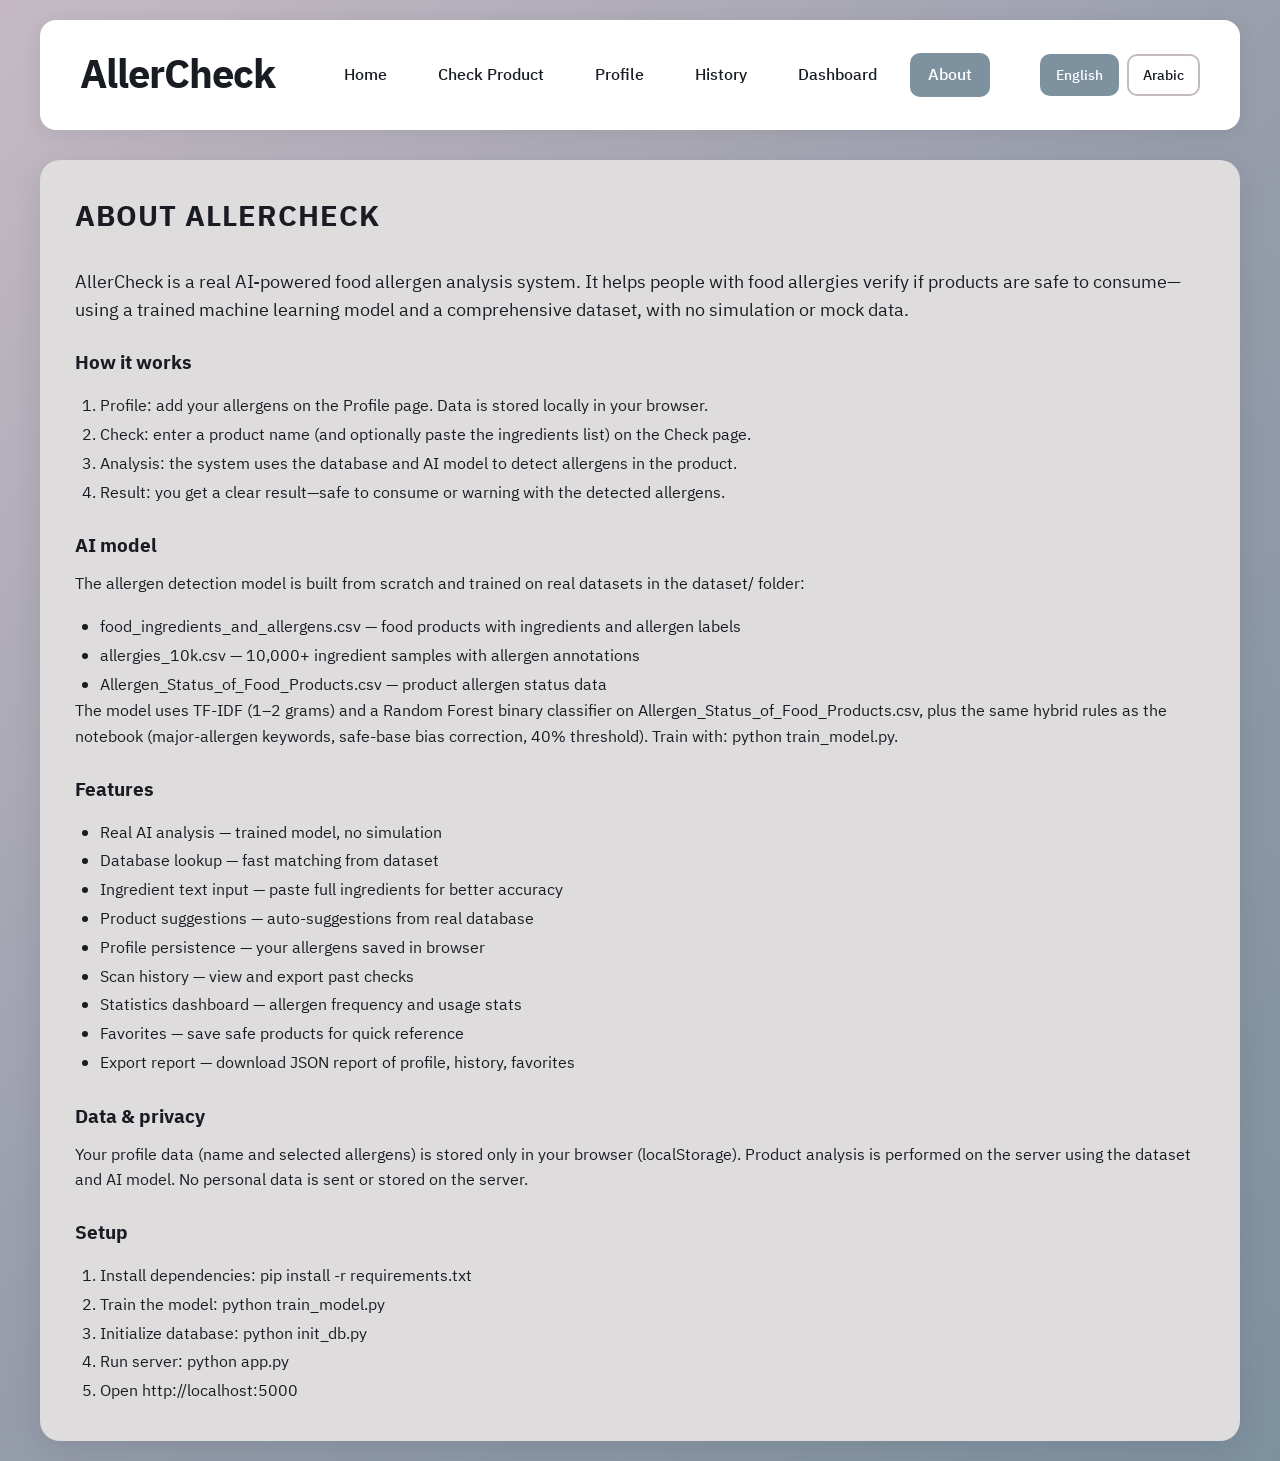
==== about.html @ 469ef1a4 "رفع" ====
<!DOCTYPE html>
<html lang="en" dir="ltr">
<head>
    <meta charset="UTF-8">
    <meta name="viewport" content="width=device-width, initial-scale=1.0">
    <meta name="i18n-title-key" content="meta.about">
    <title>About - AllerCheck</title>
    <link rel="stylesheet" href="style.css">
</head>
<body>
    <div class="app-container">
        <header class="main-header">
            <div class="header-content">
                <a href="index.html" class="logo">AllerCheck</a>
                <nav class="main-nav">
                    <a href="index.html" class="nav-link" data-i18n="nav.home">Home</a>
                    <a href="check.html" class="nav-link" data-i18n="nav.check">Check Product</a>
                    <a href="profile.html" class="nav-link" data-i18n="nav.profile">Profile</a>
                    <a href="history.html" class="nav-link" data-i18n="nav.history">History</a>
                    <a href="dashboard.html" class="nav-link" data-i18n="nav.dashboard">Dashboard</a>
                    <a href="about.html" class="nav-link active" data-i18n="nav.about">About</a>
                </nav>
                <div class="lang-switch" role="group" aria-label="Language">
                    <button type="button" class="lang-btn" data-set-lang="en" data-i18n="lang.switchEn">English</button>
                    <button type="button" class="lang-btn" data-set-lang="ar" data-i18n="lang.switchAr">Arabic</button>
                </div>
            </div>
        </header>
        <main class="main-wrapper single-column">
            <section class="about-panel full-width">
                <div class="panel-content">
                    <h2 class="panel-title" data-i18n="about.title">About AllerCheck</h2>
                    <div class="about-content">
                        <p class="about-lead" data-i18n="about.lead">AllerCheck is a real AI-powered food allergen analysis system...</p>

                        <h3 data-i18n="about.how">How It Works</h3>
                        <ol>
                            <li data-i18n="about.li1">Profile: Add your allergens...</li>
                            <li data-i18n="about.li2">Check: Enter a product name...</li>
                            <li data-i18n="about.li3">Analysis: The system uses...</li>
                            <li data-i18n="about.li4">Result: You get a clear result...</li>
                        </ol>

                        <h3 data-i18n="about.model">AI Model</h3>
                        <p data-i18n="about.modelIntro">The allergen detection model...</p>
                        <ul>
                            <li data-i18n="about.ds1">food_ingredients...</li>
                            <li data-i18n="about.ds2">allergies_10k...</li>
                            <li data-i18n="about.ds3">Allergen_Status...</li>
                        </ul>
                        <p data-i18n="about.modelTech">The model uses TF-IDF...</p>

                        <h3 data-i18n="about.features">Features</h3>
                        <ul>
                            <li data-i18n="about.f1">Real AI analysis...</li>
                            <li data-i18n="about.f2">Database lookup...</li>
                            <li data-i18n="about.f3">Ingredient text input...</li>
                            <li data-i18n="about.f4">Product suggestions...</li>
                            <li data-i18n="about.f5">Profile persistence...</li>
                            <li data-i18n="about.f6">Scan History...</li>
                            <li data-i18n="about.f7">Statistics Dashboard...</li>
                            <li data-i18n="about.f8">Favorites...</li>
                            <li data-i18n="about.f9">Export Report...</li>
                        </ul>

                        <h3 data-i18n="about.privacy">Data & Privacy</h3>
                        <p data-i18n="about.privacyText">Your profile data...</p>

                        <h3 data-i18n="about.setup">Setup</h3>
                        <ol>
                            <li data-i18n="about.s1">Install dependencies...</li>
                            <li data-i18n="about.s2">Train the model...</li>
                            <li data-i18n="about.s3">Initialize database...</li>
                            <li data-i18n="about.s4">Run server...</li>
                            <li data-i18n="about.s5">Open http://localhost:5000</li>
                        </ol>
                    </div>
                </div>
            </section>
        </main>
    </div>
    <script src="i18n.js"></script>
    <script>
        document.addEventListener('DOMContentLoaded', function () {
            if (typeof AllerCheckI18n !== 'undefined') AllerCheckI18n.initI18n();
        });
    </script>
</body>
</html>
---- style.css ----
@font-face {
    font-family: 'IBM Plex Sans Arabic';
    src: url('assets/fonts/IBMPlexSansArabic-Regular.ttf') format('truetype');
    font-weight: normal;
    font-style: normal;
}

@font-face {
    font-family: 'IBM Plex Sans Arabic';
    src: url('assets/fonts/IBMPlexSansArabic-Bold.ttf') format('truetype');
    font-weight: bold;
    font-style: normal;
}

@font-face {
    font-family: 'IBM Plex Sans Arabic';
    src: url('assets/fonts/IBMPlexSansArabic-Medium.ttf') format('truetype');
    font-weight: 500;
    font-style: normal;
}

* {
    margin: 0;
    padding: 0;
    box-sizing: border-box;
}

:root {
    --color-dark: #191D23;
    --color-dark-blue: #57707A;
    --color-medium-blue: #7E919F;
    --color-light-grey: #979DAB;
    --color-purple-light: #C5BAC4;
    --color-bg-light: #DEDCDC;
    --color-white: #FFFFFF;
    --color-green-safe: #4CAF50;
    --color-red-danger: #F44336;
    --color-yellow-warning: #FFC107;
}

body {
    font-family: 'IBM Plex Sans Arabic', sans-serif;
    background: linear-gradient(135deg, #C5BAC4 0%, #979DAB 50%, #7E919F 100%);
    min-height: 100vh;
    padding: 20px;
    direction: ltr;
    color: var(--color-dark);
}

body[dir="rtl"] {
    direction: rtl;
}

.lang-switch {
    display: flex;
    align-items: center;
    gap: 8px;
    flex-shrink: 0;
}

.lang-btn {
    padding: 8px 14px;
    border-radius: 10px;
    border: 2px solid var(--color-purple-light);
    background: var(--color-white);
    cursor: pointer;
    font-family: inherit;
    font-size: 0.9em;
    font-weight: 500;
    color: var(--color-dark);
    transition: background 0.2s ease, color 0.2s ease, border-color 0.2s ease;
}

.lang-btn:hover {
    background: var(--color-purple-light);
}

.lang-btn.lang-btn-active {
    background: var(--color-medium-blue);
    color: var(--color-white);
    border-color: var(--color-medium-blue);
}

.app-container {
    max-width: 1200px;
    margin: 0 auto;
}

.main-header {
    background: var(--color-white);
    border-radius: 16px;
    padding: 25px 40px;
    margin-bottom: 30px;
    box-shadow: 0 4px 20px rgba(25, 29, 35, 0.08);
}

.header-content {
    display: flex;
    justify-content: space-between;
    align-items: center;
    flex-wrap: wrap;
    gap: 20px;
}

.logo {
    font-size: 2.5em;
    font-weight: bold;
    color: var(--color-dark);
    letter-spacing: -1px;
    text-decoration: none;
}

.logo:hover {
    color: var(--color-dark-blue);
}

.main-nav {
    display: flex;
    gap: 15px;
    flex-wrap: wrap;
}

.nav-link {
    padding: 10px 18px;
    color: var(--color-dark);
    text-decoration: none;
    border-radius: 10px;
    font-weight: 500;
    transition: all 0.3s ease;
}

.nav-link:hover {
    background: var(--color-purple-light);
}

.nav-link.active {
    background: var(--color-medium-blue);
    color: var(--color-white);
}

.main-wrapper.single-column {
    grid-template-columns: 1fr;
}

.full-width {
    grid-column: 1 / -1;
}

.hero-section {
    text-align: center;
    padding: 60px 40px;
    background: var(--color-bg-light);
    border-radius: 20px;
    box-shadow: 0 8px 30px rgba(25, 29, 35, 0.1);
}

.hero-title {
    font-size: 2.5em;
    color: var(--color-dark);
    margin-bottom: 15px;
}

.hero-subtitle {
    font-size: 1.2em;
    color: var(--color-light-grey);
    margin-bottom: 35px;
}

.cta-button {
    display: inline-block;
    padding: 16px 40px;
    background: var(--color-medium-blue);
    color: var(--color-white);
    text-decoration: none;
    border-radius: 12px;
    font-weight: 600;
    font-size: 1.1em;
    transition: all 0.3s ease;
}

.cta-button:hover {
    background: var(--color-dark-blue);
    transform: translateY(-2px);
    box-shadow: 0 6px 16px rgba(87, 112, 122, 0.4);
}

.features-section {
    display: grid;
    grid-template-columns: repeat(auto-fit, minmax(250px, 1fr));
    gap: 25px;
    margin-top: 30px;
}

.feature-card {
    background: var(--color-bg-light);
    padding: 35px;
    border-radius: 20px;
    box-shadow: 0 8px 30px rgba(25, 29, 35, 0.1);
    text-align: center;
}

.feature-card h3 {
    font-size: 1.3em;
    margin-bottom: 10px;
    color: var(--color-dark);
}

.feature-card p {
    color: var(--color-light-grey);
    line-height: 1.5;
}

.profile-panel,
.about-panel {
    background: var(--color-bg-light);
    border-radius: 20px;
    padding: 35px;
    box-shadow: 0 8px 30px rgba(25, 29, 35, 0.1);
}

.panel-description {
    color: var(--color-light-grey);
    margin-bottom: 25px;
    line-height: 1.6;
}

.subsection-title {
    font-size: 1.1em;
    color: var(--color-dark);
    margin-bottom: 15px;
}

.profile-actions {
    margin-top: 30px;
}

.about-content h3 {
    margin: 25px 0 12px;
    color: var(--color-dark);
}

.about-content ol {
    margin: 15px 0 0 25px;
    line-height: 1.8;
}

.about-content p {
    line-height: 1.6;
    color: var(--color-dark);
}

.about-lead {
    font-size: 1.1em;
    margin-bottom: 20px;
}

.about-content code {
    background: var(--color-purple-light);
    padding: 2px 8px;
    border-radius: 6px;
    font-size: 0.9em;
}

.about-content ul {
    margin: 15px 0 0 25px;
    line-height: 1.8;
}

.main-wrapper {
    display: grid;
    grid-template-columns: 1fr 1fr;
    gap: 30px;
}

.check-panel,
.allergies-panel {
    background: var(--color-bg-light);
    border-radius: 20px;
    padding: 35px;
    box-shadow: 0 8px 30px rgba(25, 29, 35, 0.1);
}

.panel-content {
    width: 100%;
}

.panel-title {
    font-size: 1.8em;
    font-weight: bold;
    color: var(--color-dark);
    margin-bottom: 30px;
    text-transform: uppercase;
    letter-spacing: 1px;
}

.search-container {
    margin-bottom: 25px;
}

.ingredient-optional {
    margin-top: 15px;
}

.optional-label {
    display: block;
    font-size: 0.9em;
    color: var(--color-light-grey);
    margin-bottom: 8px;
}

.ingredient-textarea {
    width: 100%;
    padding: 14px 20px;
    background: var(--color-white);
    border: 2px solid var(--color-purple-light);
    border-radius: 12px;
    font-family: 'IBM Plex Sans Arabic', sans-serif;
    font-size: 0.95em;
    color: var(--color-dark);
    resize: vertical;
    min-height: 70px;
}

.ingredient-textarea:focus {
    outline: none;
    border-color: var(--color-medium-blue);
}

.search-box {
    display: flex;
    gap: 12px;
    align-items: center;
}

.search-input {
    flex: 1;
    padding: 18px 24px;
    background: var(--color-white);
    border: 2px solid var(--color-purple-light);
    border-radius: 12px;
    font-family: 'IBM Plex Sans Arabic', sans-serif;
    font-size: 1.1em;
    color: var(--color-dark);
    transition: all 0.3s ease;
}

.search-input:focus {
    outline: none;
    border-color: var(--color-medium-blue);
    box-shadow: 0 0 0 4px rgba(197, 186, 196, 0.2);
}

.search-input::placeholder {
    color: var(--color-light-grey);
}

.search-button {
    padding: 18px 24px;
    background: var(--color-purple-light);
    border: none;
    border-radius: 12px;
    cursor: pointer;
    display: flex;
    align-items: center;
    justify-content: center;
    color: var(--color-dark);
    transition: all 0.3s ease;
    box-shadow: 0 4px 12px rgba(197, 186, 196, 0.3);
}

.search-button:hover {
    background: var(--color-medium-blue);
    color: var(--color-white);
    transform: translateY(-2px);
    box-shadow: 0 6px 16px rgba(126, 145, 159, 0.4);
}

.search-button:active {
    transform: translateY(0);
}

.search-button:disabled {
    opacity: 0.6;
    cursor: not-allowed;
}

.result-display {
    margin-top: 20px;
}

.result-box {
    padding: 30px;
    border-radius: 16px;
    text-align: center;
    min-height: 200px;
    display: flex;
    flex-direction: column;
    align-items: center;
    justify-content: center;
}

.result-safe {
    background: var(--color-white);
    border: 3px solid var(--color-green-safe);
    color: var(--color-dark);
}

.result-safe .result-icon {
    width: 80px;
    height: 80px;
    border-radius: 50%;
    background: var(--color-green-safe);
    color: var(--color-white);
    display: flex;
    align-items: center;
    justify-content: center;
    font-size: 2.5em;
    margin-bottom: 20px;
    font-weight: bold;
}

.result-safe .result-title {
    font-size: 1.8em;
    font-weight: bold;
    color: var(--color-green-safe);
    margin-bottom: 15px;
}

.result-safe .result-message {
    font-size: 1.1em;
    color: var(--color-dark);
    line-height: 1.6;
    margin-bottom: 15px;
}

.result-note {
    font-size: 0.95em;
    color: var(--color-green-safe);
    font-weight: 500;
    margin-top: 10px;
    padding: 10px 15px;
    background: rgba(76, 175, 80, 0.1);
    border-radius: 8px;
}

.danger-note {
    color: var(--color-red-danger);
    background: rgba(244, 67, 54, 0.1);
}

.result-danger {
    background: var(--color-white);
    border: 3px solid var(--color-red-danger);
    color: var(--color-dark);
}

.result-danger .result-icon {
    width: 80px;
    height: 80px;
    border-radius: 50%;
    background: var(--color-yellow-warning);
    color: var(--color-dark);
    display: flex;
    align-items: center;
    justify-content: center;
    font-size: 2.5em;
    margin-bottom: 20px;
    font-weight: bold;
}

.result-danger .result-title {
    font-size: 1.8em;
    font-weight: bold;
    color: var(--color-red-danger);
    margin-bottom: 15px;
}

.result-danger .result-message {
    font-size: 1.1em;
    color: var(--color-dark);
    line-height: 1.6;
    margin-bottom: 25px;
}

.allergen-list {
    margin-top: 25px;
    padding-top: 25px;
    border-top: 2px solid rgba(244, 67, 54, 0.2);
    width: 100%;
}

.allergen-list-title {
    font-weight: bold;
    margin-bottom: 15px;
    color: var(--color-dark);
    font-size: 1.1em;
    text-align: left;
}

.allergen-list-items {
    display: flex;
    flex-wrap: wrap;
    gap: 10px;
    justify-content: flex-start;
}

.allergen-badge {
    display: inline-flex;
    align-items: center;
    gap: 8px;
    padding: 10px 18px;
    background: var(--color-purple-light);
    border-radius: 20px;
    color: var(--color-dark);
    font-size: 0.95em;
    font-weight: 500;
}

.allergen-badge .badge-icon {
    color: var(--color-red-danger);
    font-weight: bold;
}

.result-loading {
    background: var(--color-white);
    border: 2px solid var(--color-purple-light);
    color: var(--color-light-grey);
}

.spinner {
    width: 40px;
    height: 40px;
    border: 3px solid var(--color-purple-light);
    border-top-color: var(--color-medium-blue);
    border-radius: 50%;
    animation: spin 0.8s linear infinite;
    margin-bottom: 16px;
}

@keyframes spin {
    to { transform: rotate(360deg); }
}

.result-loading p {
    font-size: 1.2em;
    margin: 0;
}

.result-error {
    background: var(--color-white);
    border: 3px solid var(--color-yellow-warning);
    color: var(--color-dark);
}

.result-error .result-icon {
    width: 80px;
    height: 80px;
    border-radius: 50%;
    background: var(--color-yellow-warning);
    color: var(--color-dark);
    display: flex;
    align-items: center;
    justify-content: center;
    font-size: 2.5em;
    margin-bottom: 20px;
    font-weight: bold;
}

.result-error .result-title {
    font-size: 1.8em;
    font-weight: bold;
    color: var(--color-dark-blue);
    margin-bottom: 15px;
}

.result-error .result-message {
    font-size: 1.1em;
    color: var(--color-dark);
    line-height: 1.8;
    text-align: right;
}

.result-unknown {
    background: var(--color-white);
    border: 3px solid var(--color-medium-blue);
    color: var(--color-dark);
}

.result-unknown .result-icon {
    width: 80px;
    height: 80px;
    border-radius: 50%;
    background: var(--color-medium-blue);
    color: var(--color-white);
    display: flex;
    align-items: center;
    justify-content: center;
    font-size: 2.2em;
    margin-bottom: 20px;
    font-weight: bold;
}

.result-unknown .result-title {
    font-size: 1.8em;
    font-weight: bold;
    color: var(--color-dark-blue);
    margin-bottom: 15px;
}

.result-unknown .result-message {
    font-size: 1.1em;
    color: var(--color-dark);
    line-height: 1.8;
    text-align: right;
}

.result-unknown .result-note {
    font-size: 0.95em;
    color: var(--color-light-grey);
    margin-top: 12px;
}

.user-info {
    margin-bottom: 30px;
}

.user-input-wrapper {
    display: flex;
    flex-direction: column;
    gap: 10px;
}

.user-label {
    font-size: 1em;
    font-weight: 500;
    color: var(--color-dark);
}

.user-input {
    padding: 14px 20px;
    background: var(--color-white);
    border: 2px solid var(--color-purple-light);
    border-radius: 12px;
    font-family: 'IBM Plex Sans Arabic', sans-serif;
    font-size: 1em;
    color: var(--color-dark);
    transition: all 0.3s ease;
}

.user-input:focus {
    outline: none;
    border-color: var(--color-medium-blue);
    box-shadow: 0 0 0 4px rgba(197, 186, 196, 0.2);
}

.user-input::placeholder {
    color: var(--color-light-grey);
}

.allergens-selection {
    margin-top: 20px;
}

.allergens-grid {
    display: grid;
    grid-template-columns: repeat(auto-fill, minmax(140px, 1fr));
    gap: 12px;
}

.allergen-pill {
    display: flex;
    align-items: center;
    justify-content: center;
    padding: 14px 20px;
    background: var(--color-purple-light);
    border: 2px solid transparent;
    border-radius: 25px;
    cursor: pointer;
    transition: all 0.3s ease;
    position: relative;
}

.allergen-pill:hover {
    background: var(--color-medium-blue);
    color: var(--color-white);
    transform: translateY(-2px);
    box-shadow: 0 4px 12px rgba(126, 145, 159, 0.3);
}

.allergen-pill input[type="checkbox"] {
    position: absolute;
    opacity: 0;
    cursor: pointer;
    margin-right: 0;
    margin-left: 10px;
}

.allergen-pill span {
    font-size: 0.95em;
    font-weight: 500;
    color: var(--color-dark);
    user-select: none;
    transition: color 0.3s ease;
}

.allergen-pill:hover span {
    color: var(--color-white);
}

.allergen-pill input[type="checkbox"]:checked + span {
    color: var(--color-dark);
    font-weight: 600;
}

.allergen-pill input[type="checkbox"]:checked ~ span {
    color: var(--color-green-safe);
    font-weight: bold;
}

.allergen-pill:has(input[type="checkbox"]:checked) {
    background: var(--color-white);
    border-color: var(--color-green-safe);
    box-shadow: 0 0 0 2px rgba(76, 175, 80, 0.2);
}

.toast {
    position: fixed;
    bottom: 24px;
    left: 50%;
    transform: translateX(-50%);
    padding: 14px 24px;
    background: var(--color-dark);
    color: white;
    border-radius: 12px;
    font-size: 0.95rem;
    box-shadow: 0 8px 24px rgba(0,0,0,0.2);
    z-index: 1000;
}

.history-list, .favorites-list, .stats-grid {
    margin-top: 20px;
}

.history-item, .favorite-item {
    background: var(--color-white);
    padding: 14px 18px;
    border-radius: 12px;
    margin-bottom: 10px;
    display: flex;
    justify-content: space-between;
    align-items: center;
    box-shadow: 0 2px 8px rgba(25, 29, 35, 0.06);
}

.history-item .status-safe { color: var(--color-green-safe); font-weight: 600; }
.history-item .status-danger { color: var(--color-red-danger); font-weight: 600; }
.history-item .status-unknown { color: var(--color-medium-blue); font-weight: 600; }

.stats-grid {
    display: grid;
    grid-template-columns: repeat(auto-fit, minmax(140px, 1fr));
    gap: 15px;
}

.stat-card {
    background: var(--color-white);
    padding: 20px;
    border-radius: 12px;
    text-align: center;
    box-shadow: 0 4px 12px rgba(25, 29, 35, 0.08);
}

.stat-card .stat-value {
    font-size: 2em;
    font-weight: bold;
    color: var(--color-dark-blue);
}

.stat-card .stat-label {
    font-size: 0.9em;
    color: var(--color-light-grey);
    margin-top: 4px;
}

.btn-small {
    padding: 6px 12px;
    font-size: 0.85em;
    border-radius: 8px;
    border: none;
    cursor: pointer;
    background: var(--color-purple-light);
    color: var(--color-dark);
}

.btn-small:hover {
    background: var(--color-medium-blue);
    color: var(--color-white);
}

@media (max-width: 968px) {
    .main-wrapper { grid-template-columns: 1fr; }
    .check-panel, .allergies-panel { padding: 25px; }
}

@media (max-width: 640px) {
    body { padding: 10px; }
    .main-header { padding: 20px 25px; }
    .logo { font-size: 2em; }
    .check-panel, .allergies-panel { padding: 20px; }
    .panel-title { font-size: 1.5em; margin-bottom: 20px; }
    .search-box { flex-direction: column; }
    .search-button { width: 100%; min-width: auto; }
    .allergens-grid { grid-template-columns: repeat(auto-fill, minmax(120px, 1fr)); gap: 10px; }
    .allergen-pill { padding: 12px 16px; }
    .result-box { padding: 20px; min-height: 150px; }
}
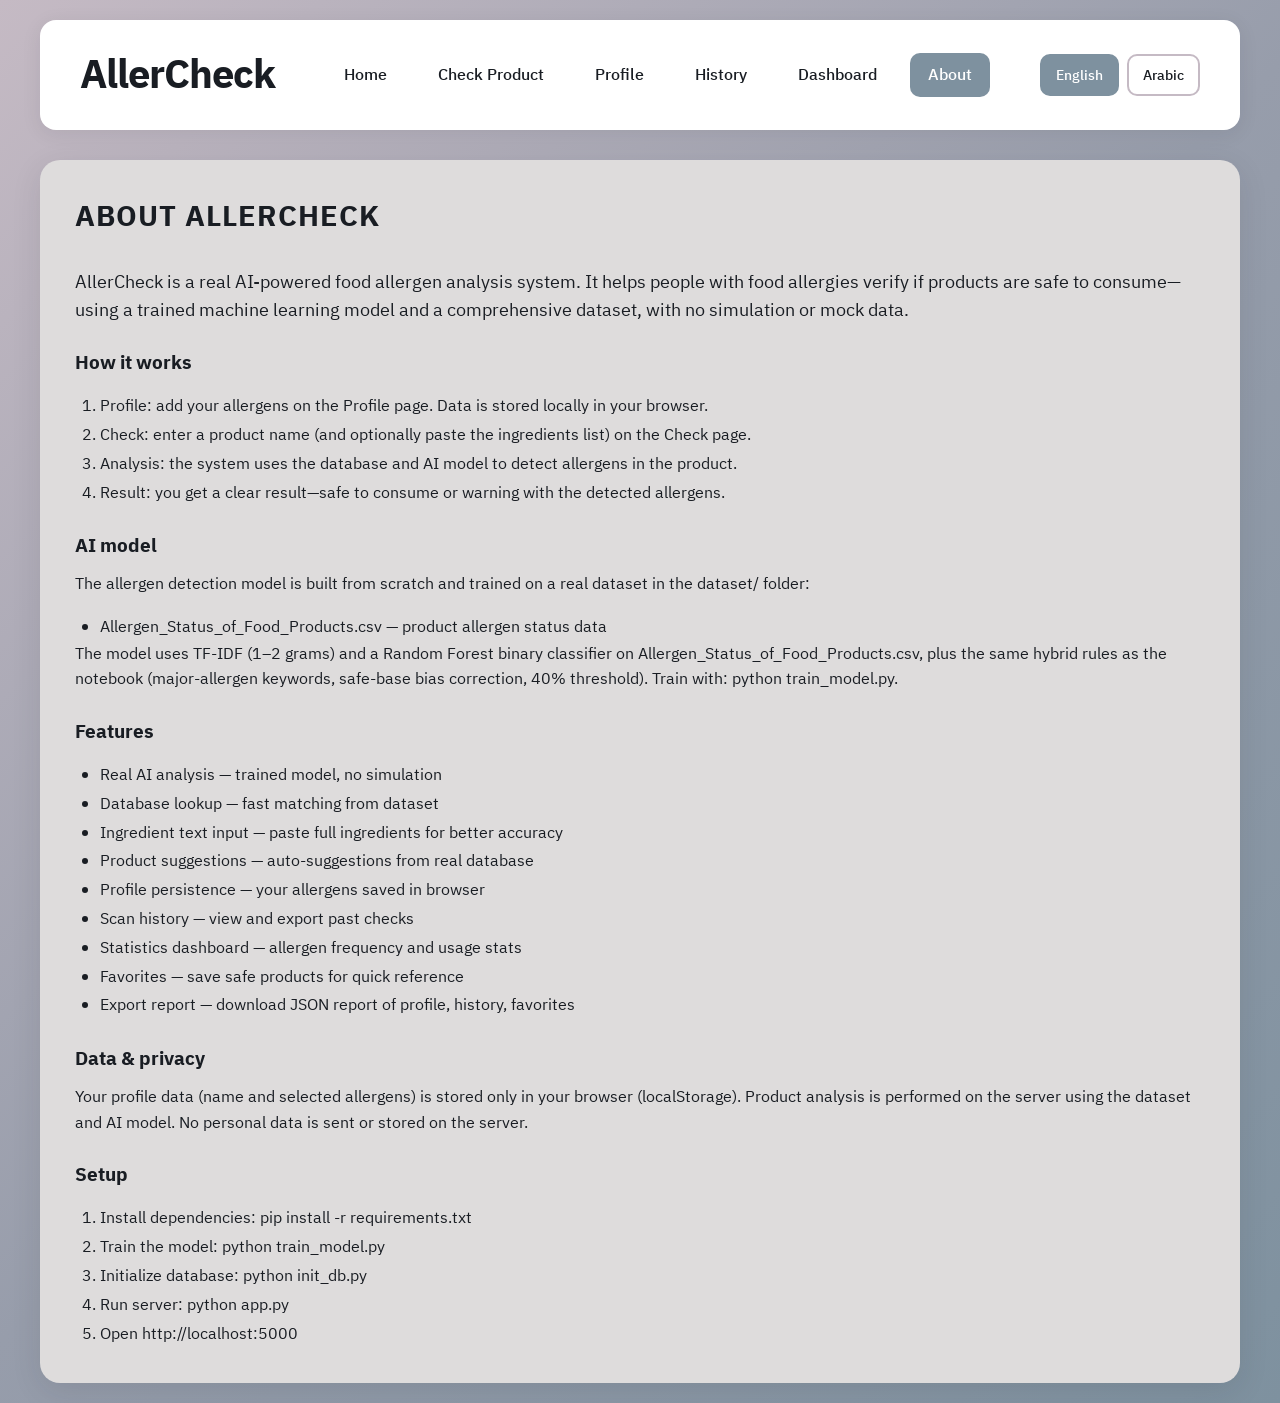
==== commit 7fd1ed97: "Update" ====
--- a/about.html
+++ b/about.html
@@ -44,8 +44,6 @@
                         <h3 data-i18n="about.model">AI Model</h3>
                         <p data-i18n="about.modelIntro">The allergen detection model...</p>
                         <ul>
-                            <li data-i18n="about.ds1">food_ingredients...</li>
-                            <li data-i18n="about.ds2">allergies_10k...</li>
                             <li data-i18n="about.ds3">Allergen_Status...</li>
                         </ul>
                         <p data-i18n="about.modelTech">The model uses TF-IDF...</p>
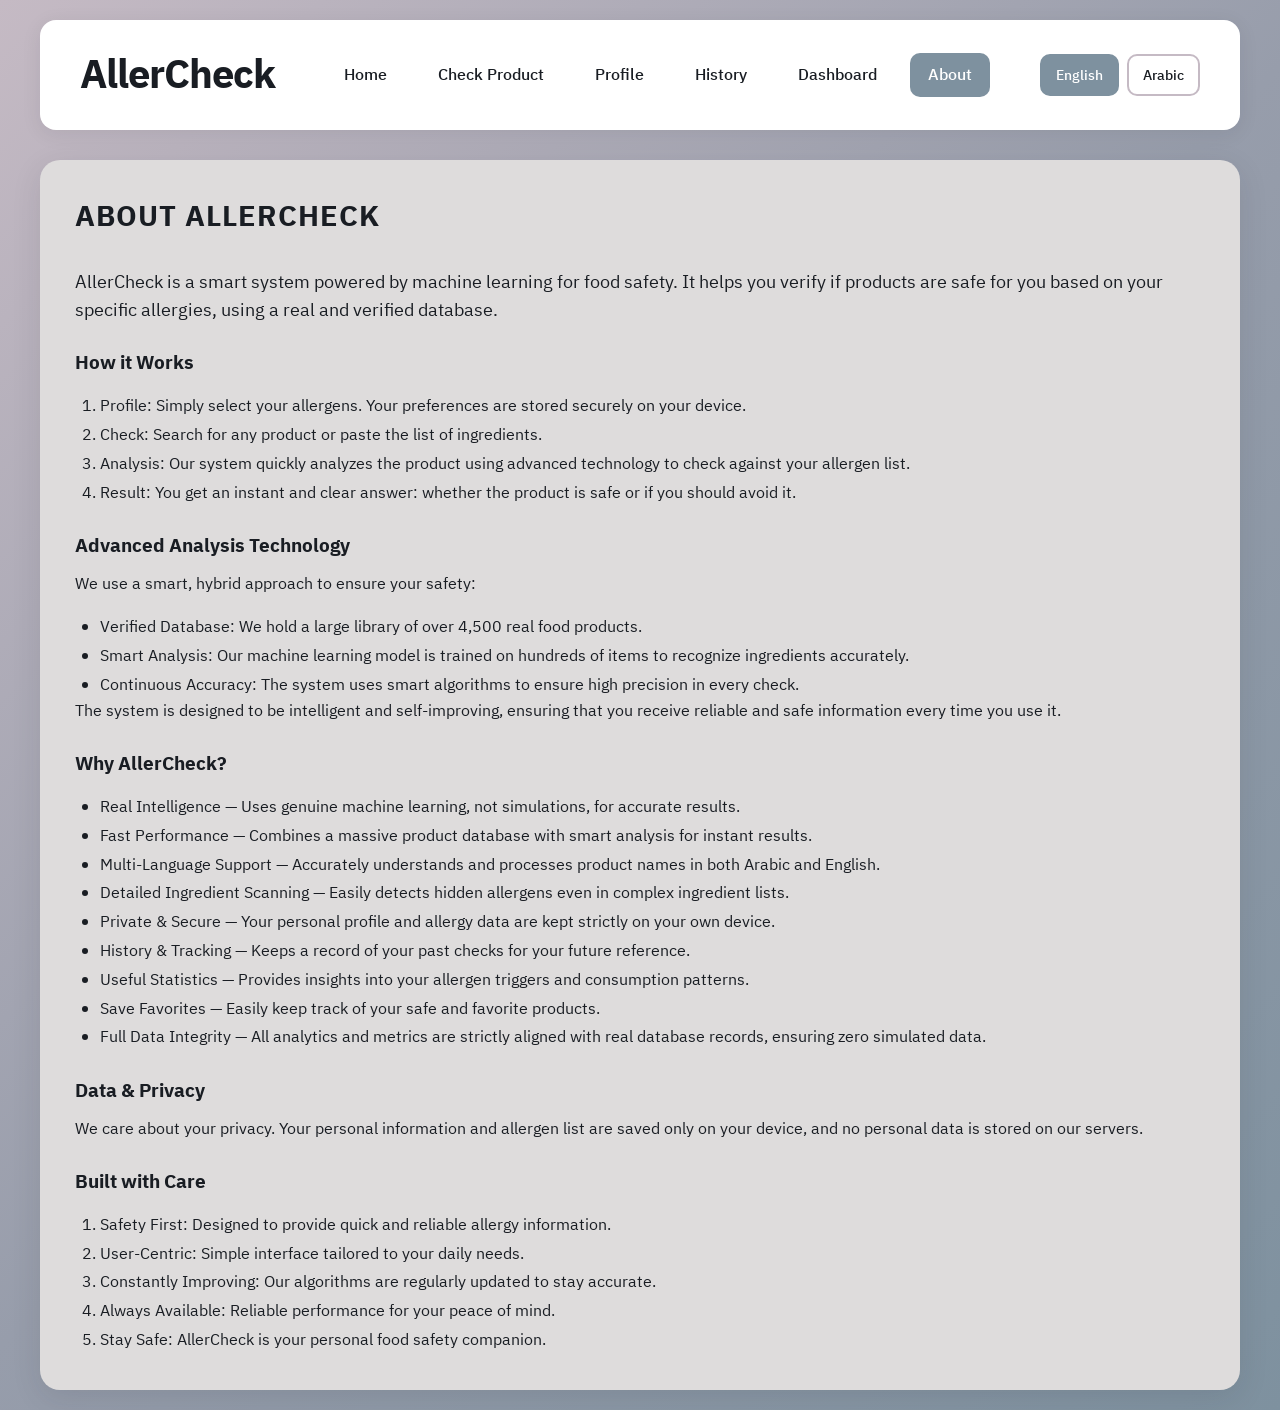
==== commit 17ce4eae: "تعديل" ====
--- a/about.html
+++ b/about.html
@@ -41,24 +41,26 @@
                             <li data-i18n="about.li4">Result: You get a clear result...</li>
                         </ol>
 
-                        <h3 data-i18n="about.model">AI Model</h3>
+                        <h3 data-i18n="about.model">AI Model Infrastructure</h3>
                         <p data-i18n="about.modelIntro">The allergen detection model...</p>
                         <ul>
-                            <li data-i18n="about.ds3">Allergen_Status...</li>
+                            <li data-i18n="about.ds1">Validated Dataset...</li>
+                            <li data-i18n="about.ds2">Core Architecture...</li>
+                            <li data-i18n="about.ds3">Classifier Model...</li>
                         </ul>
-                        <p data-i18n="about.modelTech">The model uses TF-IDF...</p>
+                        <p data-i18n="about.modelTech">The hybrid matching system...</p>
 
-                        <h3 data-i18n="about.features">Features</h3>
+                        <h3 data-i18n="about.features">System Features & Subsystems</h3>
                         <ul>
-                            <li data-i18n="about.f1">Real AI analysis...</li>
-                            <li data-i18n="about.f2">Database lookup...</li>
-                            <li data-i18n="about.f3">Ingredient text input...</li>
-                            <li data-i18n="about.f4">Product suggestions...</li>
-                            <li data-i18n="about.f5">Profile persistence...</li>
+                            <li data-i18n="about.f1">Real AI Analysis...</li>
+                            <li data-i18n="about.f2">Hybrid Check System...</li>
+                            <li data-i18n="about.f3">Automated Translation Subsystem...</li>
+                            <li data-i18n="about.f4">Ingredient Text Input...</li>
+                            <li data-i18n="about.f5">Profile Persistence...</li>
                             <li data-i18n="about.f6">Scan History...</li>
                             <li data-i18n="about.f7">Statistics Dashboard...</li>
-                            <li data-i18n="about.f8">Favorites...</li>
-                            <li data-i18n="about.f9">Export Report...</li>
+                            <li data-i18n="about.f8">Favorites Subsystem...</li>
+                            <li data-i18n="about.f9">Data Export...</li>
                         </ul>
 
                         <h3 data-i18n="about.privacy">Data & Privacy</h3>
@@ -84,4 +86,4 @@
         });
     </script>
 </body>
-</html>
+</html>
--- a/style.css
+++ b/style.css
@@ -234,14 +234,10 @@
     margin-top: 30px;
 }
 
+/* --- تعديلات وإصلاحات صفحة حول التطبيق (About) لتدعم الاتجاهين --- */
 .about-content h3 {
     margin: 25px 0 12px;
     color: var(--color-dark);
-}
-
-.about-content ol {
-    margin: 15px 0 0 25px;
-    line-height: 1.8;
 }
 
 .about-content p {
@@ -261,10 +257,35 @@
     font-size: 0.9em;
 }
 
-.about-content ul {
+/* التنسيق الافتراضي للغة الإنجليزية LTR */
+body[dir="ltr"] .about-content {
+    text-align: left;
+}
+body[dir="ltr"] .about-content ol,
+body[dir="ltr"] .about-content ul {
     margin: 15px 0 0 25px;
     line-height: 1.8;
 }
+
+/* التنسيق الذكي للغة العربية RTL لحل مشكلة اليسار والتكرار */
+body[dir="rtl"] .about-content {
+    text-align: right;
+}
+
+body[dir="rtl"] .about-content ul,
+body[dir="rtl"] .about-content ol {
+    margin: 15px 25px 0 0; /* مسافة من اليمين بدلاً من اليسار */
+    padding-right: 20px; /* مسافة كافية لظهور النقاط الأصلية للـ HTML */
+    padding-left: 0;
+    text-align: right;
+}
+
+body[dir="rtl"] .about-content li {
+    text-align: right;
+    margin-bottom: 8px;
+}
+
+/* ----------------------------------------------------------------- */
 
 .main-wrapper {
     display: grid;
@@ -497,6 +518,10 @@
     text-align: left;
 }
 
+body[dir="rtl"] .allergen-list-title {
+    text-align: right;
+}
+
 .allergen-list-items {
     display: flex;
     flex-wrap: wrap;
@@ -577,6 +602,10 @@
     font-size: 1.1em;
     color: var(--color-dark);
     line-height: 1.8;
+    text-align: left;
+}
+
+body[dir="rtl"] .result-error .result-message {
     text-align: right;
 }
 
@@ -611,6 +640,10 @@
     font-size: 1.1em;
     color: var(--color-dark);
     line-height: 1.8;
+    text-align: left;
+}
+
+body[dir="rtl"] .result-unknown .result-message {
     text-align: right;
 }
 
@@ -813,4 +846,4 @@
     .allergens-grid { grid-template-columns: repeat(auto-fill, minmax(120px, 1fr)); gap: 10px; }
     .allergen-pill { padding: 12px 16px; }
     .result-box { padding: 20px; min-height: 150px; }
-}
+}
